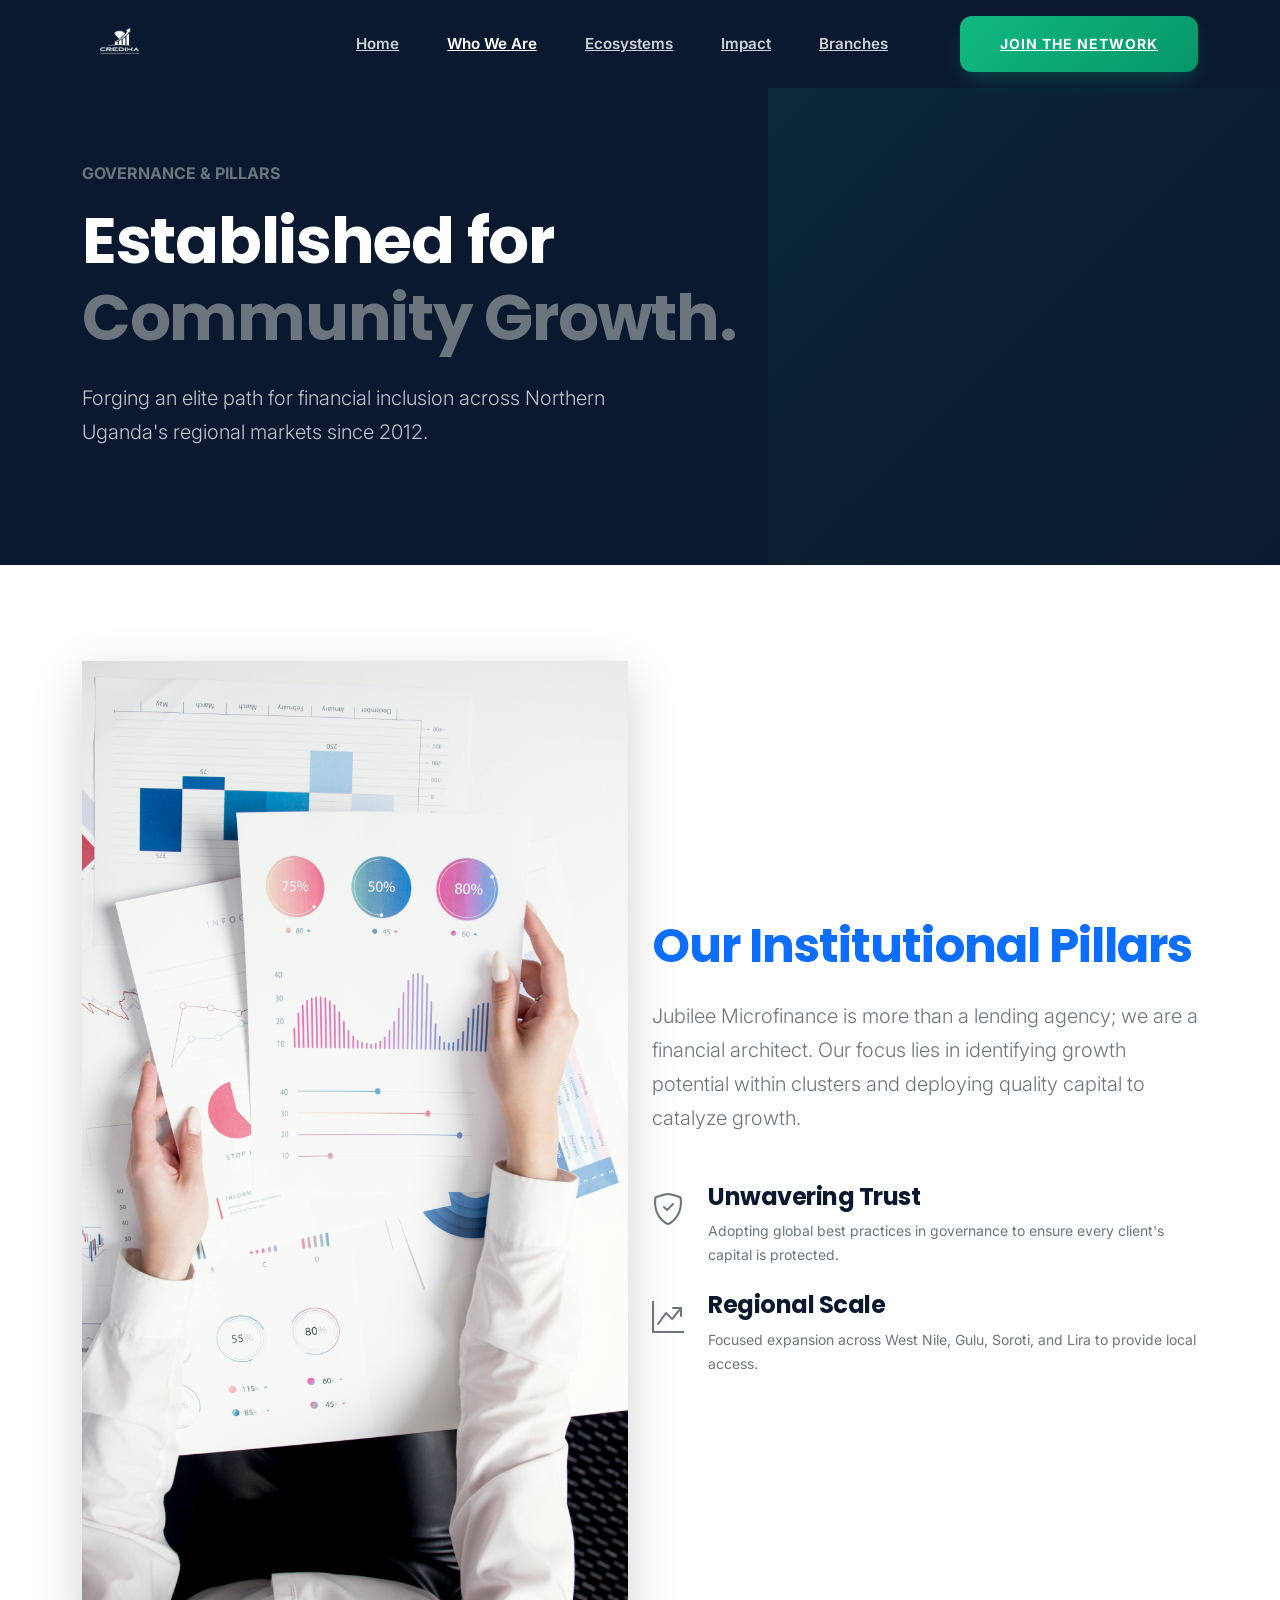
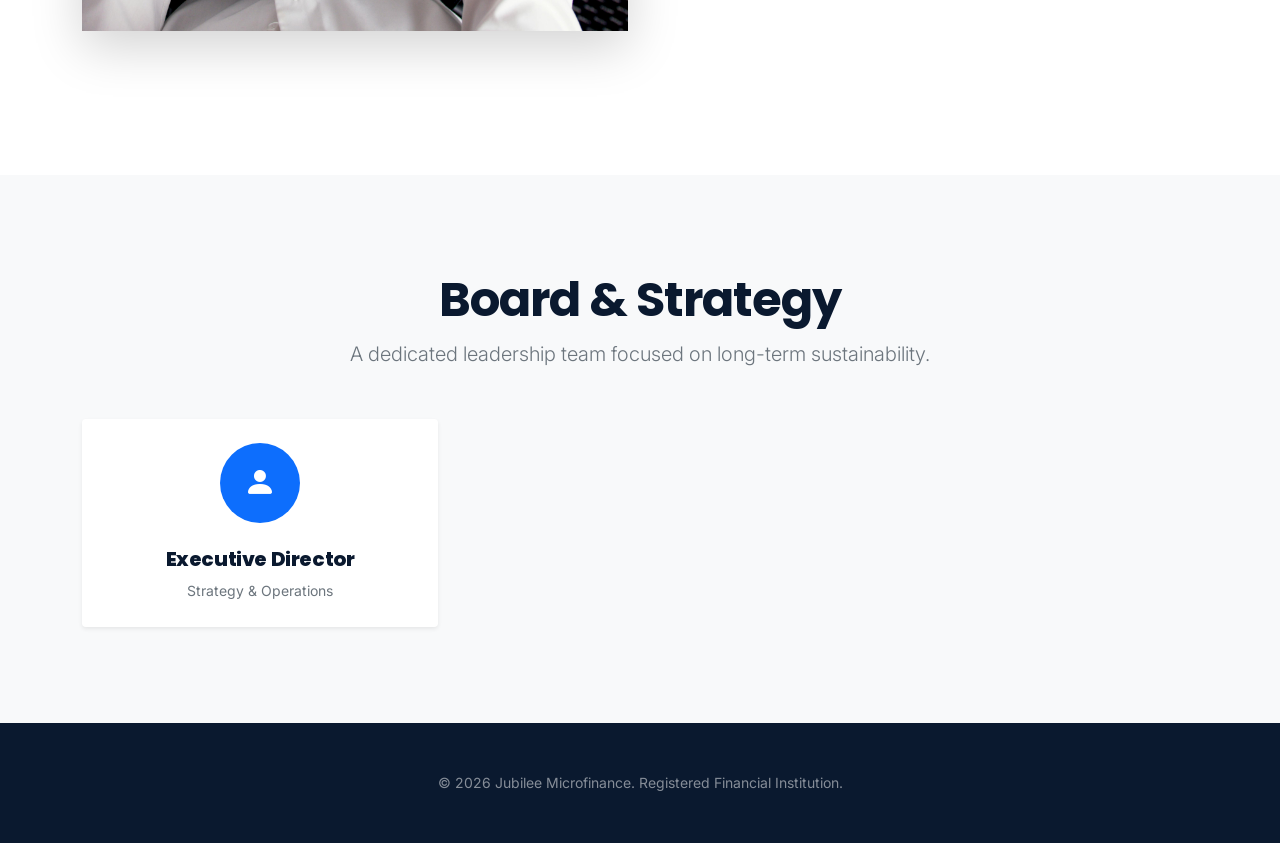
==== about-us.html @ 8d06fc9f "GitHub Pages: Board Ready Institutional HTML Prototype Deploy" ====
<!DOCTYPE html>
<html lang="en">
<head>
    <meta charset="UTF-8">
    <meta name="viewport" content="width=device-width, initial-scale=1.0">
    <title>Who We Are | Institutional Trust & Governance | Jubilee Microfinance</title>
    
    <!-- Fonts -->
    <link rel="preconnect" href="https://fonts.googleapis.com">
    <link rel="preconnect" href="https://fonts.gstatic.com" crossorigin>
    <link href="https://fonts.googleapis.com/css2?family=Inter:wght@300;400;500;600;700;800&family=Poppins:wght@400;500;600;700;800;900&display=swap" rel="stylesheet">
    
    <!-- Vendor CSS -->
    <link rel="stylesheet" href="assets/vendor/bootstrap/css/bootstrap.min.css">
    <link rel="stylesheet" href="assets/vendor/bootstrap-icons/font/bootstrap-icons.min.css">
    <link rel="stylesheet" href="assets/vendor/fontawesome/css/all.min.css">
    <link rel="stylesheet" href="assets/vendor/aos/aos.css">
    
    <!-- Design System -->
    <link rel="stylesheet" href="assets/css/main.css">
    
    <style>
        .navbar-minimal { background: rgba(10, 25, 47, 1); padding: 1rem 0; }
        .page-hero { padding: 160px 0 100px; background: #0a192f; position: relative; overflow: hidden; }
        .hero-shape { position: absolute; top: 0; right: 0; width: 40%; height: 100%; background: linear-gradient(135deg, rgba(16, 185, 129, 0.1) 0%, rgba(10, 25, 47, 0) 100%); z-index: 1; }
        .page-hero-content { position: relative; z-index: 2; }
        
        .mobile-nav-panel {
            position: fixed;
            top: 0;
            right: -100%;
            width: 85%;
            max-width: 400px;
            height: 100vh;
            background: #0a192f;
            z-index: 9999;
            transition: 0.5s cubic-bezier(0.4, 0, 0.2, 1);
            padding: 40px;
        }
        .mobile-nav-panel.active { right: 0; }
        .mobile-nav-panel .nav-link-m { font-size: 1.5rem; font-weight: 700; color: white; text-decoration: none; display: block; margin-bottom: 25px; }
        .close-mobile-nav { background: none; border: none; color: white; font-size: 2rem; position: absolute; top: 30px; right: 30px; }
    </style>
</head>
<body>

    <!-- Preloader -->
    <div id="preloader" style="position: fixed; inset: 0; z-index: 10000; background: #0a192f; display: flex; align-items: center; justify-content: center; transition: 0.5s;">
        <div class="spinner-border text-primary" style="width: 3rem; height: 3rem;" role="status"></div>
    </div>

    <!-- Navigation -->
    <header class="navbar-minimal" id="mainNav">
        <div class="container d-flex justify-content-between align-items-center">
            <a href="index.html" class="logo-wrap">
                <img src="assets/images/logo-jubilee.png" alt="Logo" style="height: 50px; filter: brightness(0) invert(1);">
            </a>
            <div class="nav-links-p d-none d-lg-flex">
                <a href="index.html" class="nav-item-p text-white">Home</a>
                <a href="about-us.html" class="nav-item-p active text-white">Who We Are</a>
                <a href="ecosystems.html" class="nav-item-p text-white">Ecosystems</a>
                <a href="impact.html" class="nav-item-p text-white">Impact</a>
                <a href="branches.html" class="nav-item-p text-white">Branches</a>
                <a href="contact.html" class="btn-premium btn-p-primary btn-sm ms-4">Join the Network</a>
            </div>
            <button class="menu-toggle-p d-lg-none" id="mobileNavToggle"><i class="bi bi-grid-3x3-gap-fill text-white"></i></button>
        </div>
    </header>

    <!-- Mobile Nav -->
    <div class="mobile-nav-panel" id="mobileNavPanel">
        <button class="close-mobile-nav" id="closeMobileNav"><i class="bi bi-x-lg"></i></button>
        <div class="mb-5 mt-4">
             <img src="assets/images/logo-jubilee.png" alt="Logo" style="height: 45px; filter: brightness(0) invert(1);">
        </div>
        <nav>
            <a href="index.html" class="nav-link-m">Home</a>
            <a href="about-us.html" class="nav-link-m">Who We Are</a>
            <a href="ecosystems.html" class="nav-link-m">Ecosystems</a>
            <a href="impact.html" class="nav-link-m">Impact Report</a>
            <a href="branches.html" class="nav-link-m">Regional Hubs</a>
            <a href="contact.html" class="nav-link-m">Contact Us</a>
        </nav>
    </div>

    <main>
        <!-- Page Hero -->
        <section class="page-hero">
            <div class="hero-shape"></div>
            <div class="container page-hero-content" data-aos="fade-up">
                <span class="text-secondary fw-bold text-uppercase letter-spacing-1">Governance & Pillars</span>
                <h1 class="display-3 fw-bold text-white mt-3">Established for <br><span class="text-secondary">Community Growth.</span></h1>
                <p class="lead text-white opacity-75 mt-4" style="max-width: 600px;">Forging an elite path for financial inclusion across Northern Uganda's regional markets since 2012.</p>
            </div>
        </section>

        <!-- Institutional Pillars -->
        <section class="py-5 bg-white">
            <div class="container py-5">
                <div class="row align-items-center mb-5 gy-5">
                    <div class="col-lg-6" data-aos="fade-right">
                        <img src="assets/images/pexels-artempodrez-5716034.jpg" class="img-fluid rounded-4 shadow-lg" alt="Institutional Quality">
                    </div>
                    <div class="col-lg-6" data-aos="fade-left">
                        <h2 class="display-5 fw-bold text-primary">Our Institutional Pillars</h2>
                        <p class="lead text-muted mt-4">Jubilee Microfinance is more than a lending agency; we are a financial architect. Our focus lies in identifying growth potential within clusters and deploying quality capital to catalyze growth.</p>
                        
                        <div class="d-flex gap-4 mt-5">
                            <div class="flex-shrink-0 text-secondary fs-2"><i class="bi bi-shield-check"></i></div>
                            <div>
                                <h4 class="fw-bold mb-2">Unwavering Trust</h4>
                                <p class="small text-muted mb-0">Adopting global best practices in governance to ensure every client's capital is protected.</p>
                            </div>
                        </div>
                        <div class="d-flex gap-4 mt-4">
                            <div class="flex-shrink-0 text-secondary fs-2"><i class="bi bi-graph-up-arrow"></i></div>
                            <div>
                                <h4 class="fw-bold mb-2">Regional Scale</h4>
                                <p class="small text-muted mb-0">Focused expansion across West Nile, Gulu, Soroti, and Lira to provide local access.</p>
                            </div>
                        </div>
                    </div>
                </div>
            </div>
        </section>

        <!-- Strategic Board Vision -->
        <section class="py-5 bg-light">
            <div class="container py-5">
                <div class="text-center mb-5" data-aos="fade-up">
                    <h2 class="display-5 fw-bold">Board & Strategy</h2>
                    <p class="lead text-muted">A dedicated leadership team focused on long-term sustainability.</p>
                </div>
                <!-- Board Grid Placeholder -->
                <div class="row g-4">
                    <div class="col-md-4" data-aos="fade-up" data-aos-delay="100">
                      <div class="card border-0 shadow-sm p-4 rounded-4 text-center">
                        <div class="bg-primary text-white p-4 rounded-circle mx-auto mb-4" style="width: 80px; height: 80px; display: flex; align-items: center; justify-content: center;"><i class="bi bi-person-fill fs-2"></i></div>
                        <h5>Executive Director</h5>
                        <p class="small text-muted mb-0">Strategy & Operations</p>
                      </div>
                    </div>
                </div>
            </div>
        </section>
    </main>

    <!-- Footer -->
    <footer class="footer-obsidian py-5">
        <div class="container text-center opacity-50 small">
            <p class="mb-0 text-white">&copy; 2026 Jubilee Microfinance. Registered Financial Institution.</p>
        </div>
    </footer>

    <!-- Scripts -->
    <script src="assets/vendor/bootstrap/js/bootstrap.bundle.min.js"></script>
    <script src="assets/vendor/aos/aos.js"></script>
    <script>
        AOS.init({ duration: 1000, once: true });
        // Mobile Toggle logic
        const mobileNavToggle = document.getElementById('mobileNavToggle');
        const closeMobileNav = document.getElementById('closeMobileNav');
        const mobileNavPanel = document.getElementById('mobileNavPanel');

        mobileNavToggle.addEventListener('click', () => { mobileNavPanel.classList.add('active'); });
        closeMobileNav.addEventListener('click', () => { mobileNavPanel.classList.remove('active'); });
        
        window.addEventListener('load', () => { 
            const p = document.getElementById('preloader'); 
            p.style.opacity = '0'; 
            setTimeout(() => p.style.display = 'none', 500); 
        });
    </script>
</body>
</html>
---- assets/css/main.css ----
:root {
  /* Core Financial Palette */
  --primary: #0a192f;        /* Obsidian Deep Blue */
  --primary-light: #172a45;
  --secondary: #10b981;      /* Emerald Green */
  --accent: #f59e0b;         /* Amber Gold */
  --text-main: #f8fafc;      /* Cream White for dark sections */
  --text-dark: #1e293b;      /* Slate for light sections */
  --text-muted: #64748b;
  --bg-light: #f8fafc;
  --bg-white: #ffffff;
  
  /* Glassmorphism / Modern Effects */
  --glass: rgba(255, 255, 255, 0.05);
  --glass-border: rgba(255, 255, 255, 0.1);
  --shadow-premium: 0 25px 50px -12px rgba(0, 0, 0, 0.25);
  --shadow-card: 0 10px 15px -3px rgba(0, 0, 0, 0.1), 0 4px 6px -2px rgba(0, 0, 0, 0.05);
  
  /* Typography */
  --font-heading: 'Poppins', sans-serif;
  --font-body: 'Inter', sans-serif;
  
  --transition-smooth: all 0.4s cubic-bezier(0.4, 0, 0.2, 1);
}

* {
  margin: 0;
  padding: 0;
  box-sizing: border-box;
}

body {
  font-family: var(--font-body);
  font-size: 16px;
  line-height: 1.7;
  color: var(--text-dark);
  background-color: var(--bg-white);
  overflow-x: hidden;
}

h1, h2, h3, h4, h5, h6 {
  font-family: var(--font-heading);
  font-weight: 800;
  line-height: 1.2;
  color: var(--primary);
  letter-spacing: -0.02em;
}

/* --- Layout Utility --- */
.container-full {
  max-width: 1400px;
  margin: 0 auto;
  padding: 0 2rem;
}

section {
  padding: 8rem 0;
}

.grid-complex {
  display: grid;
  gap: 2.5rem;
  grid-template-columns: repeat(auto-fit, minmax(300px, 1fr));
}

/* --- Premium Buttons --- */
.btn-premium {
  padding: 1rem 2.5rem;
  border-radius: 12px;
  font-weight: 700;
  text-transform: uppercase;
  letter-spacing: 1px;
  font-size: 0.875rem;
  display: inline-flex;
  align-items: center;
  gap: 0.75rem;
  transition: var(--transition-smooth);
  border: none;
  cursor: pointer;
}

.btn-p-primary {
  background: linear-gradient(135deg, var(--secondary) 0%, #059669 100%);
  color: white;
  box-shadow: 0 10px 20px -5px rgba(16, 185, 129, 0.3);
}

.btn-p-primary:hover {
  transform: translateY(-3px) scale(1.02);
  box-shadow: 0 15px 30px -10px rgba(16, 185, 129, 0.5);
}

.btn-p-outline {
  background: transparent;
  border: 2px solid var(--secondary);
  color: var(--secondary);
}

.btn-p-outline:hover {
  background: var(--secondary);
  color: white;
}

/* --- Navigation Rebuild --- */
.navbar-minimal {
  position: fixed;
  top: 0;
  left: 0;
  width: 100%;
  z-index: 2000;
  padding: 1.5rem 0;
  transition: var(--transition-smooth);
}

.navbar-minimal.scrolled {
  background: rgba(255, 255, 255, 0.9);
  backdrop-filter: blur(20px);
  padding: 1rem 0;
  box-shadow: 0 4px 30px rgba(0, 0, 0, 0.05);
  border-bottom: 1px solid rgba(0,0,0,0.05);
}

.logo-wrap img {
  height: 55px;
  filter: drop-shadow(0 2px 4px rgba(0,0,0,0.1));
}

.nav-links-p {
  display: flex;
  gap: 3rem;
  align-items: center;
}

.nav-item-p {
  font-weight: 600;
  font-size: 0.95rem;
  color: var(--text-dark);
  position: relative;
  opacity: 0.8;
}

.nav-item-p:hover, .nav-item-p.active {
  color: var(--primary);
  opacity: 1;
}

/* --- Hero: Ambitious & Visual --- */
.hero-v2 {
  min-height: 100vh;
  background-color: var(--primary);
  position: relative;
  display: flex;
  align-items: center;
  padding: 0;
  overflow: hidden;
}

.hero-bg-media {
  position: absolute;
  top: 0;
  left: 0;
  width: 100%;
  height: 100%;
  z-index: 1;
}

.hero-v2-overlay {
  position: absolute;
  inset: 0;
  background: radial-gradient(circle at 70% 50%, rgba(16, 185, 129, 0.1) 0%, var(--primary) 70%);
  z-index: 2;
}

.hero-v2-content {
  position: relative;
  z-index: 3;
  color: white;
  width: 100%;
}

.headline-xl {
  font-size: 5.5rem;
  font-weight: 900;
  line-height: 0.95;
  margin-bottom: 2rem;
  letter-spacing: -3px;
}

.text-gradient {
  background: linear-gradient(90deg, #fff 0%, var(--secondary) 100%);
  -webkit-background-clip: text;
  -webkit-text-fill-color: transparent;
}

.hero-stats-card {
  background: var(--glass);
  backdrop-filter: blur(15px);
  border: 1px solid var(--glass-border);
  border-radius: 24px;
  padding: 2.5rem;
  margin-top: 4rem;
  display: flex;
  gap: 4rem;
  width: fit-content;
}

.h-stat-item h3 {
  font-size: 2.5rem;
  color: var(--secondary);
  margin-bottom: 0.25rem;
}

.h-stat-item p {
  font-size: 0.875rem;
  text-transform: uppercase;
  letter-spacing: 1.5px;
  color: rgba(255,255,255,0.6);
}

/* --- Data-Rich Grid: Metrics & Indicators --- */
.data-dashboard-section {
  background-color: #f1f5f9;
}

.metric-card-p {
  background: white;
  border-radius: 20px;
  padding: 2rem;
  border: 1px solid rgba(0,0,0,0.05);
  transition: var(--transition-smooth);
}

.metric-card-p:hover {
  box-shadow: var(--shadow-premium);
  transform: translateY(-5px);
}

.metric-icon-wrap {
  width: 50px;
  height: 50px;
  border-radius: 12px;
  background: var(--bg-light);
  display: flex;
  align-items: center;
  justify-content: center;
  margin-bottom: 1.5rem;
  color: var(--primary);
  font-size: 1.25rem;
}

.metric-value {
  font-size: 2rem;
  font-weight: 800;
  margin-bottom: 0.5rem;
}

.metric-label {
  color: var(--text-muted);
  font-size: 0.9rem;
  display: block;
}

.metric-progress {
  height: 6px;
  background: #e2e8f0;
  border-radius: 10px;
  margin-top: 1.5rem;
  overflow: hidden;
}

.metric-progress-bar {
  height: 100%;
  background: var(--secondary);
}

/* --- Service Blocks: Depth & Substance --- */
.service-detailed-wrap {
  display: grid;
  grid-template-columns: 1fr 1fr;
  align-items: center;
  gap: 6rem;
}

.service-media-grid {
  display: grid;
  grid-template-columns: repeat(2, 1fr);
  gap: 1.5rem;
}

.sm-img {
  border-radius: 20px;
  overflow: hidden;
}

.sm-img:nth-child(2) { margin-top: 3rem; }
.sm-img:nth-child(3) { margin-top: -3rem; }

.service-features-list {
  margin-top: 2.5rem;
}

.sf-item {
  display: flex;
  gap: 1.5rem;
  margin-bottom: 2rem;
}

.sf-number {
  font-size: 1.25rem;
  font-weight: 800;
  color: var(--accent);
  opacity: 0.5;
}

/* --- Modern Footer --- */
.footer-obsidian {
  background-color: var(--primary);
  color: white;
  padding: 6rem 0 3rem;
}

.footer-top-p {
  display: grid;
  grid-template-columns: 1.5fr 1fr 1fr 1.5fr;
  gap: 4rem;
  padding-bottom: 4rem;
  border-bottom: 1px solid rgba(255,255,255,0.05);
}

.footer-legal-bar {
  padding-top: 2rem;
  display: flex;
  justify-content: space-between;
  align-items: center;
  font-size: 0.85rem;
  color: rgba(255,255,255,0.5);
}

/* --- Responsive Adjustments --- */
@media (max-width: 1200px) {
  .headline-xl { font-size: 4rem; }
}

@media (max-width: 991px) {
  .service-detailed-wrap { grid-template-columns: 1fr; gap: 4rem; }
  .footer-top-p { grid-template-columns: 1fr 1fr; }
  .nav-links-p { display: none; }
}

@media (max-width: 768px) {
  .headline-xl { font-size: 3rem; letter-spacing: -1px; }
  .hero-stats-card { flex-wrap: wrap; gap: 2rem; width: 100%; }
  section { padding: 5rem 0; }
  .footer-top-p { grid-template-columns: 1fr; }
}
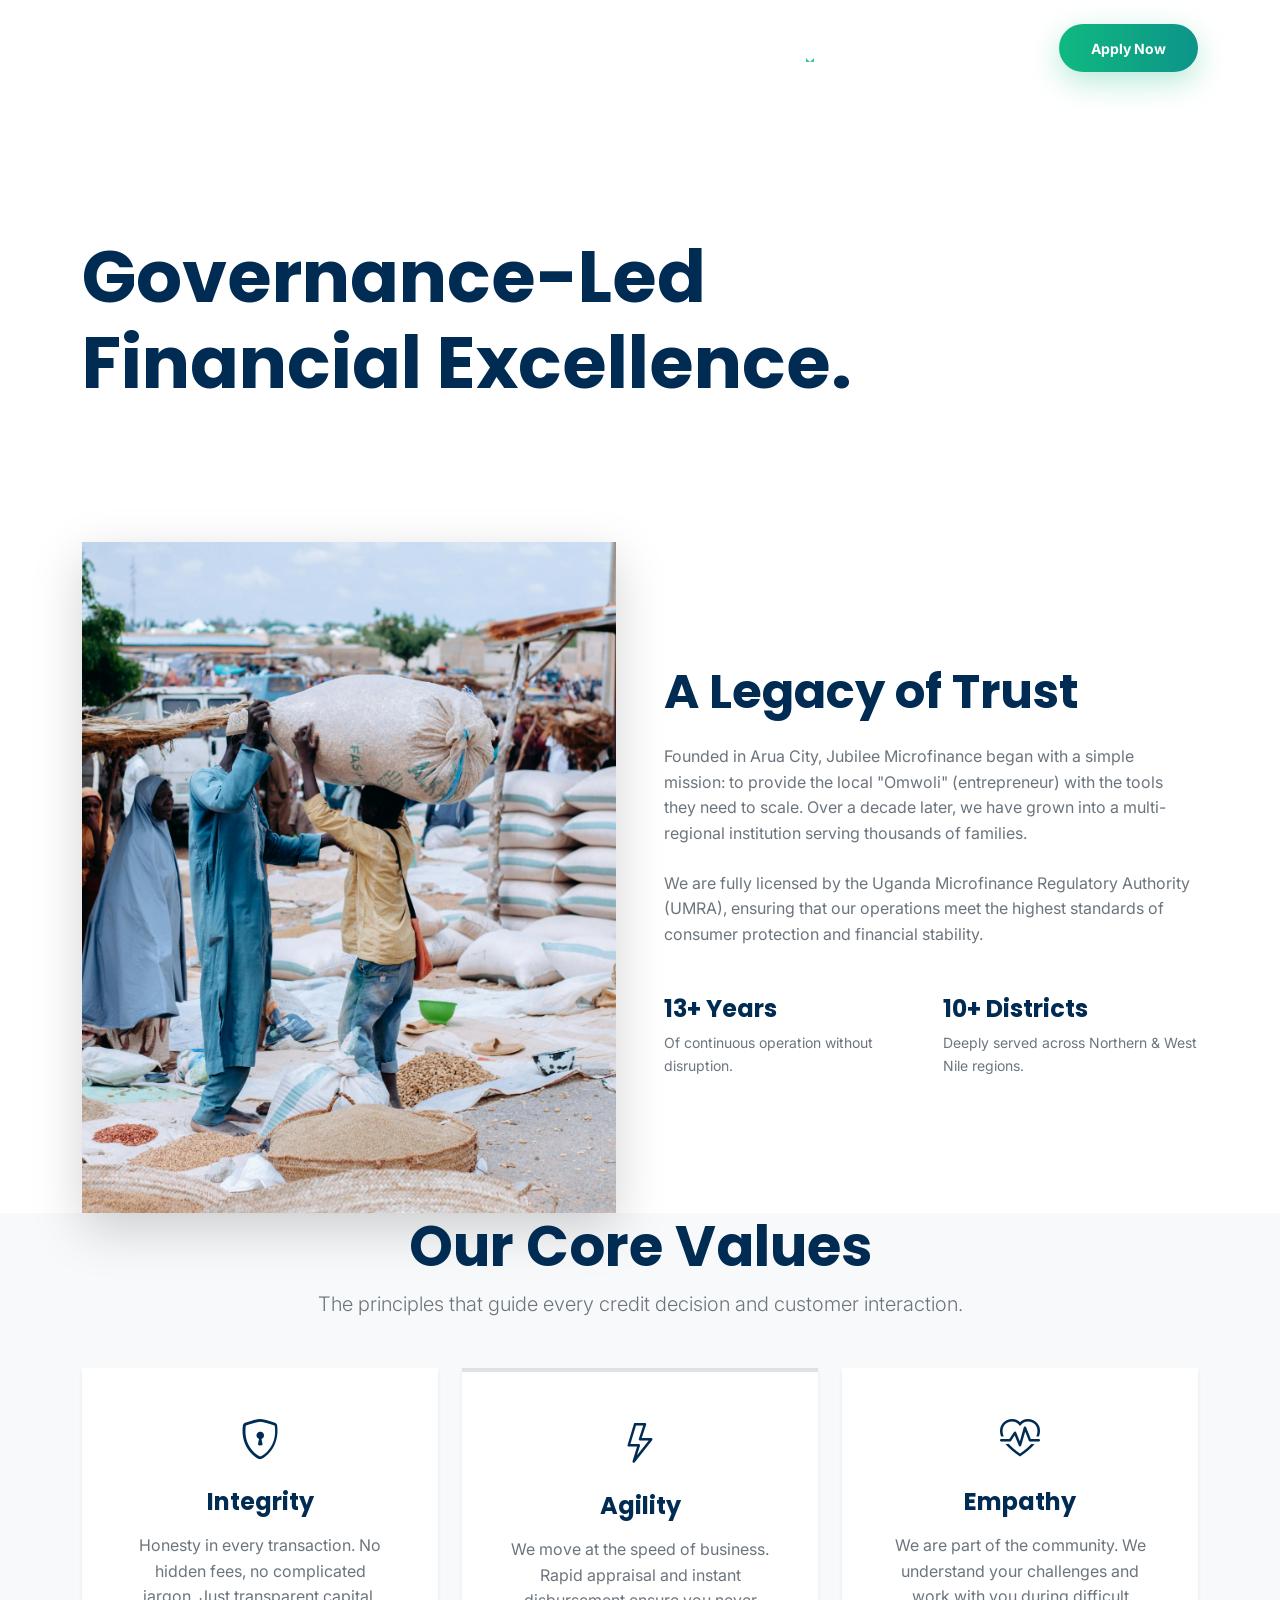
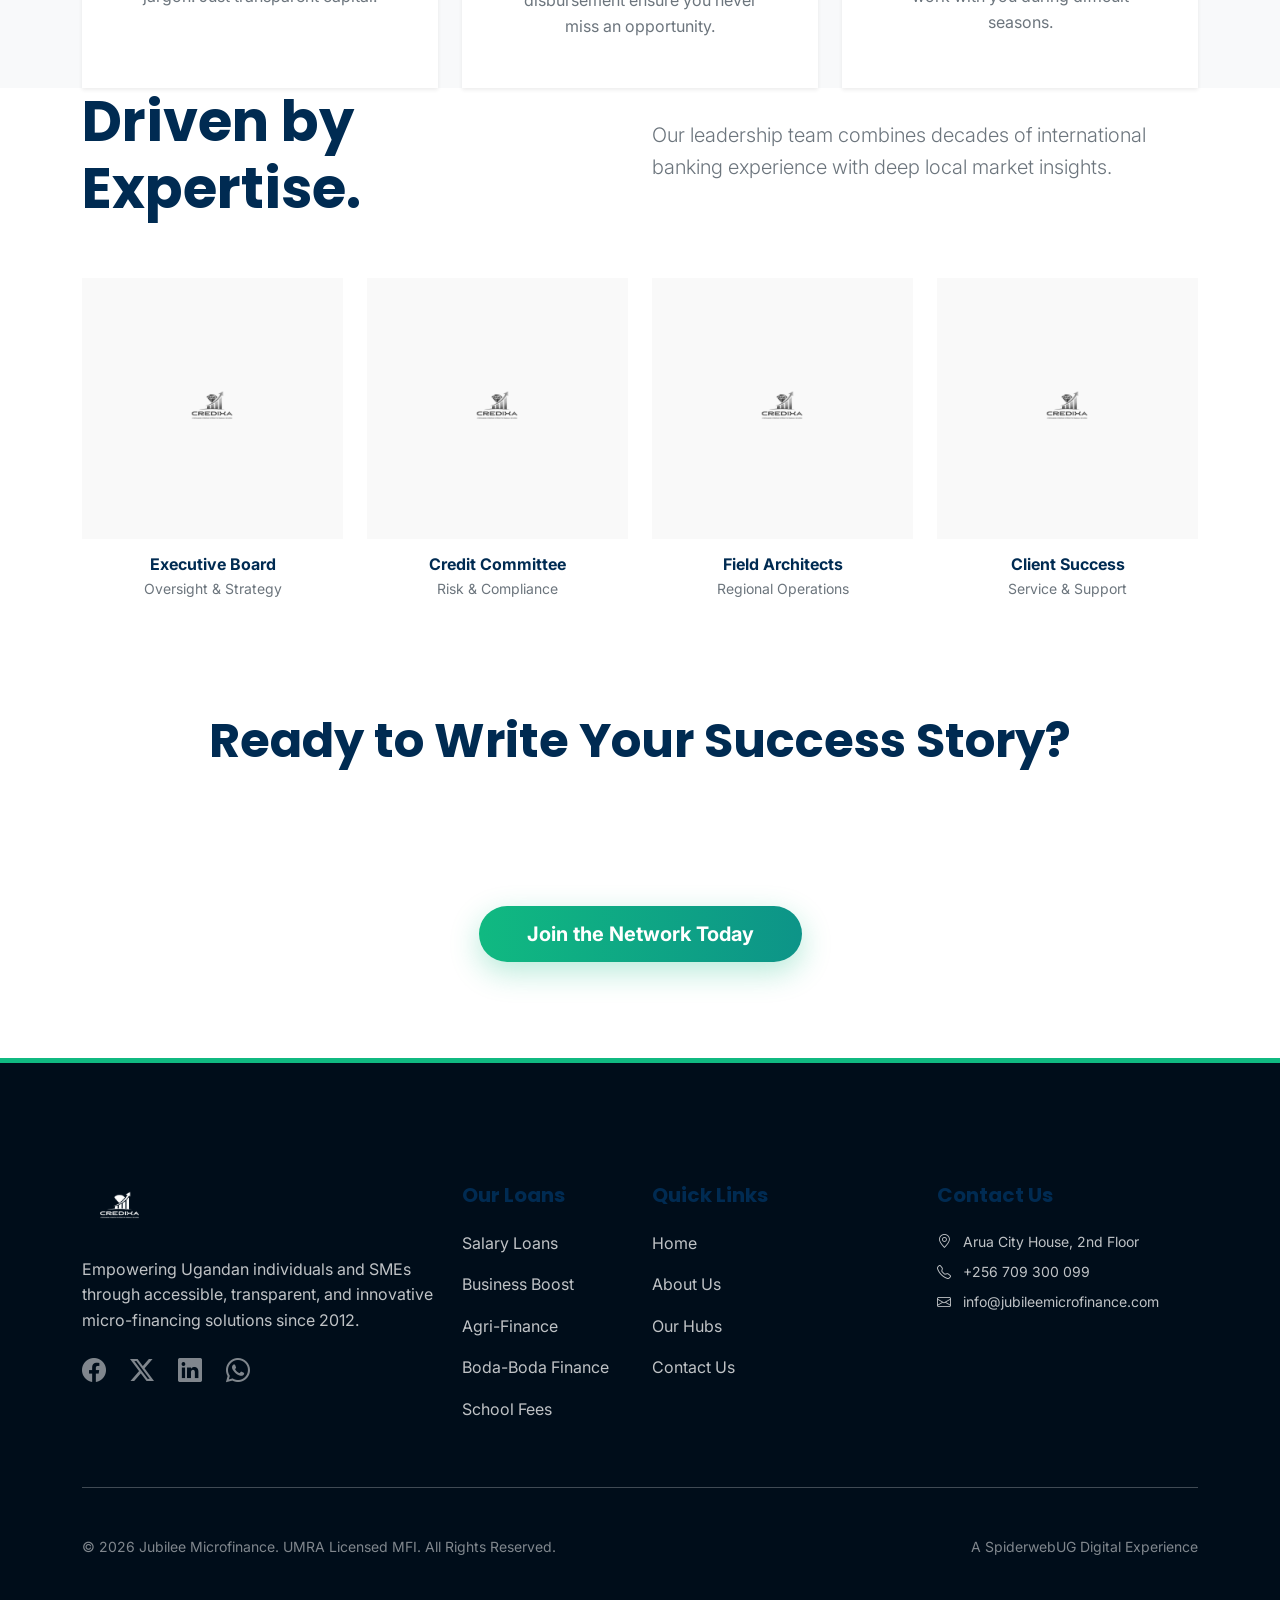
==== commit 99ef2520: "Generated static HTML counterparts for all pages to ensure compatibility with GitHub Pages. Updated " ====
--- a/about-us.html
+++ b/about-us.html
@@ -1,175 +1,307 @@
 <!DOCTYPE html>
 <html lang="en">
 <head>
-    <meta charset="UTF-8">
+    <meta charset="utf-8">
     <meta name="viewport" content="width=device-width, initial-scale=1.0">
-    <title>Who We Are | Institutional Trust & Governance | Jubilee Microfinance</title>
+    <title>Our Story, Mission & Leadership | Jubilee Microfinance</title>
     
+    <!-- SEO Meta Tags -->
+    <meta name="description" content="Learn about our 13-year journey of economic empowerment, our core values, and the leadership driving financial inclusion in Northern Uganda.">
+    <meta name="keywords" content="jubilee microfinance history, mission statement, financial leadership Uganda">
+    <meta name="author" content="Jubilee Microfinance">
+    <meta name="robots" content="index, follow">
+
     <!-- Fonts -->
     <link rel="preconnect" href="https://fonts.googleapis.com">
-    <link rel="preconnect" href="https://fonts.gstatic.com" crossorigin>
-    <link href="https://fonts.googleapis.com/css2?family=Inter:wght@300;400;500;600;700;800&family=Poppins:wght@400;500;600;700;800;900&display=swap" rel="stylesheet">
-    
+    <link href="https://fonts.googleapis.com/css2?family=Inter:wght@400;500;600;700;800&family=Poppins:wght@600;700;800;900&display=swap" rel="stylesheet">
+
     <!-- Vendor CSS -->
     <link rel="stylesheet" href="assets/vendor/bootstrap/css/bootstrap.min.css">
     <link rel="stylesheet" href="assets/vendor/bootstrap-icons/font/bootstrap-icons.min.css">
     <link rel="stylesheet" href="assets/vendor/fontawesome/css/all.min.css">
     <link rel="stylesheet" href="assets/vendor/aos/aos.css">
     
-    <!-- Design System -->
+    <!-- Main Design System -->
     <link rel="stylesheet" href="assets/css/main.css">
     
     <style>
-        .navbar-minimal { background: rgba(10, 25, 47, 1); padding: 1rem 0; }
-        .page-hero { padding: 160px 0 100px; background: #0a192f; position: relative; overflow: hidden; }
-        .hero-shape { position: absolute; top: 0; right: 0; width: 40%; height: 100%; background: linear-gradient(135deg, rgba(16, 185, 129, 0.1) 0%, rgba(10, 25, 47, 0) 100%); z-index: 1; }
-        .page-hero-content { position: relative; z-index: 2; }
-        
-        .mobile-nav-panel {
+        #preloader {
             position: fixed;
-            top: 0;
-            right: -100%;
-            width: 85%;
-            max-width: 400px;
-            height: 100vh;
-            background: #0a192f;
-            z-index: 9999;
-            transition: 0.5s cubic-bezier(0.4, 0, 0.2, 1);
-            padding: 40px;
+            inset: 0;
+            z-index: 10000;
+            background: #001a33;
+            display: flex;
+            align-items: center;
+            justify-content: center;
+            transition: 0.5s;
         }
-        .mobile-nav-panel.active { right: 0; }
-        .mobile-nav-panel .nav-link-m { font-size: 1.5rem; font-weight: 700; color: white; text-decoration: none; display: block; margin-bottom: 25px; }
-        .close-mobile-nav { background: none; border: none; color: white; font-size: 2rem; position: absolute; top: 30px; right: 30px; }
+        #preloader .spinner-border { color: #10b981 !important; }
     </style>
 </head>
 <body>
-
     <!-- Preloader -->
-    <div id="preloader" style="position: fixed; inset: 0; z-index: 10000; background: #0a192f; display: flex; align-items: center; justify-content: center; transition: 0.5s;">
-        <div class="spinner-border text-primary" style="width: 3rem; height: 3rem;" role="status"></div>
+    <div id="preloader">
+        <div class="spinner-border" style="width: 3rem; height: 3rem;" role="status">
+            <span class="visually-hidden">Loading...</span>
+        </div>
     </div>
 
-    <!-- Navigation -->
-    <header class="navbar-minimal" id="mainNav">
-        <div class="container d-flex justify-content-between align-items-center">
-            <a href="index.html" class="logo-wrap">
+<header class="navbar-minimal" id="mainNav">
+    <div class="container d-flex justify-content-between align-items-center">
+        <a href="index.html" class="logo-wrap">
+            <img src="assets/images/logo-jubilee.png" alt="Jubilee Microfinance" style="height: 48px; filter: brightness(0) invert(1);">
+        </a>
+        
+        <div class="nav-links-p d-none d-lg-flex">
+            <a href="index.html" class="nav-item-p">Home</a>
+            <a href="about-us.html" class="nav-item-p">About Us</a>
+            <div class="dropdown">
+                <a href="ecosystems.html" class="nav-item-p dropdown-toggle" data-bs-toggle="dropdown" aria-expanded="false">Loan Products</a>
+                <ul class="dropdown-menu border-0 shadow-lg mt-3 p-3 rounded-4">
+                    <li><a class="dropdown-item py-2 px-3 rounded-3" href="salary-loans.html">Salary Loans</a></li>
+                    <li><a class="dropdown-item py-2 px-3 rounded-3" href="business-loans.html">Business Boost</a></li>
+                    <li><a class="dropdown-item py-2 px-3 rounded-3" href="agri-loans.html">Agri-Finance</a></li>
+                    <li><a class="dropdown-item py-2 px-3 rounded-3" href="boda-boda-loans.html">Boda Boda Finance</a></li>
+                    <li><a class="dropdown-item py-2 px-3 rounded-3" href="school-fees-loans.html">School Fees</a></li>
+                    <li><hr class="dropdown-divider"></li>
+                    <li><a class="dropdown-item py-2 px-3 rounded-3 fw-bold text-emerald" href="ecosystems.html">All Solutions</a></li>
+                </ul>
+            </div>
+            <a href="branches.html" class="nav-item-p">Our Hubs</a>
+            <a href="contact.html" class="btn btn-emerald btn-sm ms-4">Apply Now</a>
+        </div>
+
+        <button class="menu-toggle-p d-lg-none" id="mobileNavToggle" aria-label="Toggle Mobile Menu">
+            <i class="bi bi-list fs-1 text-white"></i>
+        </button>
+    </div>
+</header>
+
+<div class="mobile-nav-panel shadow-lg" id="mobileNavPanel">
+    <div class="d-flex justify-content-between align-items-center mb-5">
+         <img src="assets/images/logo-jubilee.png" alt="Logo" style="height: 40px; background: white; border-radius: 5px; padding: 5px;">
+         <button class="btn btn-link text-white p-0" id="closeMobileNav"><i class="bi bi-x-lg fs-2"></i></button>
+    </div>
+    <nav class="d-flex flex-column">
+        <a href="index.html" class="nav-link-m">Home</a>
+        <a href="about-us.html" class="nav-link-m">About Us</a>
+        <div class="ms-3 mb-4">
+            <span class="text-emerald fw-bold small text-uppercase mb-3 d-block">Lending Solutions</span>
+            <div class="d-flex flex-column gap-2">
+                <a href="salary-loans.html" class="text-white text-decoration-none opacity-75">Salary Loans</a>
+                <a href="business-loans.html" class="text-white text-decoration-none opacity-75">Business Boost</a>
+                <a href="agri-loans.html" class="text-white text-decoration-none opacity-75">Agri-Finance</a>
+                <a href="boda-boda-loans.html" class="text-white text-decoration-none opacity-75">Boda Boda</a>
+                <a href="school-fees-loans.html" class="text-white text-decoration-none opacity-75">School Fees</a>
+            </div>
+        </div>
+        <a href="branches.html" class="nav-link-m">Regional Hubs</a>
+        <a href="contact.html" class="btn btn-emerald w-100 p-3 mt-4">Apply Today</a>
+    </nav>
+</div>
+
+<main>
+    <!-- Page Hero -->
+    <section class="section-padding bg-primary-deep text-white" style="padding-top: 15vw;">
+        <div class="container" data-aos="fade-up">
+            <span class="text-emerald fw-bold text-uppercase letter-spacing-1">Establishment & Mission</span>
+            <h1 class="display-2 fw-bold mt-3">Governance-Led <br> <span class="text-emerald">Financial Excellence.</span></h1>
+            <p class="lead opacity-75 mt-4" style="max-width: 600px;">Since 2012, Jubilee Microfinance has been at the forefront of Northern Uganda's economic transformation, delivering capital with precision and integrity.</p>
+        </div>
+    </section>
+
+    <!-- Our Journey -->
+    <section class="section-padding bg-white">
+        <div class="container">
+            <div class="row align-items-center g-5">
+                <div class="col-lg-6" data-aos="fade-right">
+                    <img src="assets/images/pexels-moh-dikko-photography-2151327861-33023725.jpg" class="img-fluid rounded-4 shadow-lg" alt="Our Impact">
+                </div>
+                <div class="col-lg-6" data-aos="fade-left">
+                    <h2 class="display-5 fw-bold text-primary-deep mb-4">A Legacy of Trust</h2>
+                    <p class="text-muted mb-4">Founded in Arua City, Jubilee Microfinance began with a simple mission: to provide the local "Omwoli" (entrepreneur) with the tools they need to scale. Over a decade later, we have grown into a multi-regional institution serving thousands of families.</p>
+                    <p class="text-muted mb-5">We are fully licensed by the Uganda Microfinance Regulatory Authority (UMRA), ensuring that our operations meet the highest standards of consumer protection and financial stability.</p>
+                    
+                    <div class="row g-4">
+                        <div class="col-sm-6">
+                            <h4 class="fw-bold text-emerald mb-2">13+ Years</h4>
+                            <p class="small text-muted">Of continuous operation without disruption.</p>
+                        </div>
+                        <div class="col-sm-6">
+                            <h4 class="fw-bold text-emerald mb-2">10+ Districts</h4>
+                            <p class="small text-muted">Deeply served across Northern & West Nile regions.</p>
+                        </div>
+                    </div>
+                </div>
+            </div>
+        </div>
+    </section>
+
+    <!-- Core Values -->
+    <section class="section-padding bg-light">
+        <div class="container">
+            <div class="text-center mb-5" data-aos="fade-up">
+                <h2 class="display-4 fw-bold text-primary-deep">Our Core Values</h2>
+                <p class="lead text-muted mx-auto" style="max-width: 700px;">The principles that guide every credit decision and customer interaction.</p>
+            </div>
+            <div class="row g-4">
+                <div class="col-md-4" data-aos="fade-up" data-aos-delay="100">
+                    <div class="p-5 bg-white rounded-4 shadow-sm h-100 text-center">
+                        <div class="h1 text-emerald mb-4"><i class="bi bi-shield-lock"></i></div>
+                        <h4 class="fw-bold mb-3">Integrity</h4>
+                        <p class="text-muted mb-0">Honesty in every transaction. No hidden fees, no complicated jargon. Just transparent capital.</p>
+                    </div>
+                </div>
+                <div class="col-md-4" data-aos="fade-up" data-aos-delay="200">
+                    <div class="p-5 bg-white rounded-4 shadow-sm h-100 text-center border-emerald border-top border-4">
+                        <div class="h1 text-emerald mb-4"><i class="bi bi-lightning"></i></div>
+                        <h4 class="fw-bold mb-3">Agility</h4>
+                        <p class="text-muted mb-0">We move at the speed of business. Rapid appraisal and instant disbursement ensure you never miss an opportunity.</p>
+                    </div>
+                </div>
+                <div class="col-md-4" data-aos="fade-up" data-aos-delay="300">
+                    <div class="p-5 bg-white rounded-4 shadow-sm h-100 text-center">
+                        <div class="h1 text-emerald mb-4"><i class="bi bi-heart-pulse"></i></div>
+                        <h4 class="fw-bold mb-3">Empathy</h4>
+                        <p class="text-muted mb-0">We are part of the community. We understand your challenges and work with you during difficult seasons.</p>
+                    </div>
+                </div>
+            </div>
+        </div>
+    </section>
+
+    <!-- Leadership Section -->
+    <section class="section-padding bg-white">
+        <div class="container">
+            <div class="row align-items-center mb-5">
+                <div class="col-lg-6" data-aos="fade-right">
+                    <h2 class="display-4 fw-bold text-primary-deep">Driven by <br><span class="text-emerald">Expertise.</span></h2>
+                </div>
+                <div class="col-lg-6" data-aos="fade-left">
+                    <p class="lead text-muted">Our leadership team combines decades of international banking experience with deep local market insights.</p>
+                </div>
+            </div>
+            
+            <div class="row g-4">
+                <div class="col-md-3 col-6" data-aos="fade-up" data-aos-delay="100">
+                    <div class="text-center">
+                        <div class="bg-light rounded-4 mb-3 mx-auto" style="width: 100%; aspect-ratio: 1/1; background: #eee url('assets/images/logo-jubilee.png') center/30% no-repeat; filter: grayscale(1);"></div>
+                        <h6 class="fw-bold mb-1">Executive Board</h6>
+                        <p class="small text-muted">Oversight & Strategy</p>
+                    </div>
+                </div>
+                <div class="col-md-3 col-6" data-aos="fade-up" data-aos-delay="200">
+                    <div class="text-center">
+                        <div class="bg-light rounded-4 mb-3 mx-auto" style="width: 100%; aspect-ratio: 1/1; background: #eee url('assets/images/logo-jubilee.png') center/30% no-repeat; filter: grayscale(1);"></div>
+                        <h6 class="fw-bold mb-1">Credit Committee</h6>
+                        <p class="small text-muted">Risk & Compliance</p>
+                    </div>
+                </div>
+                <div class="col-md-3 col-6" data-aos="fade-up" data-aos-delay="300">
+                    <div class="text-center">
+                        <div class="bg-light rounded-4 mb-3 mx-auto" style="width: 100%; aspect-ratio: 1/1; background: #eee url('assets/images/logo-jubilee.png') center/30% no-repeat; filter: grayscale(1);"></div>
+                        <h6 class="fw-bold mb-1">Field Architects</h6>
+                        <p class="small text-muted">Regional Operations</p>
+                    </div>
+                </div>
+                <div class="col-md-3 col-6" data-aos="fade-up" data-aos-delay="400">
+                    <div class="text-center">
+                        <div class="bg-light rounded-4 mb-3 mx-auto" style="width: 100%; aspect-ratio: 1/1; background: #eee url('assets/images/logo-jubilee.png') center/30% no-repeat; filter: grayscale(1);"></div>
+                        <h6 class="fw-bold mb-1">Client Success</h6>
+                        <p class="small text-muted">Service & Support</p>
+                    </div>
+                </div>
+            </div>
+        </div>
+    </section>
+
+    <!-- Support CTA -->
+    <section class="py-5 bg-primary-deep text-white">
+        <div class="container py-5 text-center" data-aos="zoom-in">
+            <h2 class="display-5 fw-bold mb-4">Ready to Write Your Success Story?</h2>
+            <p class="lead opacity-75 mb-5 mx-auto" style="max-width: 600px;">Join the thousands of Ugandans who have scaled their dreams with Jubilee capital.</p>
+            <a href="contact.html" class="btn btn-emerald btn-lg px-5">Join the Network Today</a>
+        </div>
+    </section>
+</main>
+
+<footer class="footer-green-blue text-white">
+    <div class="container py-4">
+        <div class="row gy-5">
+            <div class="col-lg-4">
                 <img src="assets/images/logo-jubilee.png" alt="Logo" style="height: 50px; filter: brightness(0) invert(1);">
-            </a>
-            <div class="nav-links-p d-none d-lg-flex">
-                <a href="index.html" class="nav-item-p text-white">Home</a>
-                <a href="about-us.html" class="nav-item-p active text-white">Who We Are</a>
-                <a href="ecosystems.html" class="nav-item-p text-white">Ecosystems</a>
-                <a href="impact.html" class="nav-item-p text-white">Impact</a>
-                <a href="branches.html" class="nav-item-p text-white">Branches</a>
-                <a href="contact.html" class="btn-premium btn-p-primary btn-sm ms-4">Join the Network</a>
-            </div>
-            <button class="menu-toggle-p d-lg-none" id="mobileNavToggle"><i class="bi bi-grid-3x3-gap-fill text-white"></i></button>
-        </div>
-    </header>
-
-    <!-- Mobile Nav -->
-    <div class="mobile-nav-panel" id="mobileNavPanel">
-        <button class="close-mobile-nav" id="closeMobileNav"><i class="bi bi-x-lg"></i></button>
-        <div class="mb-5 mt-4">
-             <img src="assets/images/logo-jubilee.png" alt="Logo" style="height: 45px; filter: brightness(0) invert(1);">
-        </div>
-        <nav>
-            <a href="index.html" class="nav-link-m">Home</a>
-            <a href="about-us.html" class="nav-link-m">Who We Are</a>
-            <a href="ecosystems.html" class="nav-link-m">Ecosystems</a>
-            <a href="impact.html" class="nav-link-m">Impact Report</a>
-            <a href="branches.html" class="nav-link-m">Regional Hubs</a>
-            <a href="contact.html" class="nav-link-m">Contact Us</a>
-        </nav>
+                <p class="mt-4 opacity-75">Empowering Ugandan individuals and SMEs through accessible, transparent, and innovative micro-financing solutions since 2012.</p>
+                <div class="d-flex gap-4 mt-4 h4 mb-0 opacity-50">
+                    <a href="#" class="text-white"><i class="bi bi-facebook"></i></a>
+                    <a href="#" class="text-white"><i class="bi bi-twitter-x"></i></a>
+                    <a href="#" class="text-white"><i class="bi bi-linkedin"></i></a>
+                    <a href="#" class="text-white"><i class="bi bi-whatsapp"></i></a>
+                </div>
+            </div>
+            <div class="col-lg-2 col-md-4">
+                <h5 class="fw-bold text-emerald mb-4">Our Loans</h5>
+                <ul class="list-unstyled d-flex flex-column gap-3 opacity-75">
+                    <li><a href="salary-loans.html" class="text-white text-decoration-none">Salary Loans</a></li>
+                    <li><a href="business-loans.html" class="text-white text-decoration-none">Business Boost</a></li>
+                    <li><a href="agri-loans.html" class="text-white text-decoration-none">Agri-Finance</a></li>
+                    <li><a href="boda-boda-loans.html" class="text-white text-decoration-none">Boda-Boda Finance</a></li>
+                    <li><a href="school-fees-loans.html" class="text-white text-decoration-none">School Fees</a></li>
+                </ul>
+            </div>
+            <div class="col-lg-3 col-md-4">
+                <h5 class="fw-bold text-emerald mb-4">Quick Links</h5>
+                <ul class="list-unstyled d-flex flex-column gap-3 opacity-75">
+                    <li><a href="index.html" class="text-white text-decoration-none">Home</a></li>
+                    <li><a href="about-us.html" class="text-white text-decoration-none">About Us</a></li>
+                    <li><a href="branches.html" class="text-white text-decoration-none">Our Hubs</a></li>
+                    <li><a href="contact.html" class="text-white text-decoration-none">Contact Us</a></li>
+                </ul>
+            </div>
+            <div class="col-lg-3 col-md-4">
+                <h5 class="fw-bold text-emerald mb-4">Contact Us</h5>
+                <p class="small opacity-75 mb-2"><i class="bi bi-geo-alt me-2 text-emerald"></i> Arua City House, 2nd Floor</p>
+                <p class="small opacity-75 mb-2"><i class="bi bi-telephone me-2 text-emerald"></i> +256 709 300 099</p>
+                <p class="small opacity-75"><i class="bi bi-envelope me-2 text-emerald"></i> info@jubileemicrofinance.com</p>
+            </div>
+        </div>
+        <hr class="my-5 opacity-10">
+        <div class="d-flex flex-column flex-md-row justify-content-between align-items-center opacity-50 small">
+            <p class="mb-0">&copy; 2026 Jubilee Microfinance. UMRA Licensed MFI. All Rights Reserved.</p>
+            <p class="mb-0">A <a href="#" class="text-white text-decoration-none">SpiderwebUG</a> Digital Experience</p>
+        </div>
     </div>
-
-    <main>
-        <!-- Page Hero -->
-        <section class="page-hero">
-            <div class="hero-shape"></div>
-            <div class="container page-hero-content" data-aos="fade-up">
-                <span class="text-secondary fw-bold text-uppercase letter-spacing-1">Governance & Pillars</span>
-                <h1 class="display-3 fw-bold text-white mt-3">Established for <br><span class="text-secondary">Community Growth.</span></h1>
-                <p class="lead text-white opacity-75 mt-4" style="max-width: 600px;">Forging an elite path for financial inclusion across Northern Uganda's regional markets since 2012.</p>
-            </div>
-        </section>
-
-        <!-- Institutional Pillars -->
-        <section class="py-5 bg-white">
-            <div class="container py-5">
-                <div class="row align-items-center mb-5 gy-5">
-                    <div class="col-lg-6" data-aos="fade-right">
-                        <img src="assets/images/pexels-artempodrez-5716034.jpg" class="img-fluid rounded-4 shadow-lg" alt="Institutional Quality">
-                    </div>
-                    <div class="col-lg-6" data-aos="fade-left">
-                        <h2 class="display-5 fw-bold text-primary">Our Institutional Pillars</h2>
-                        <p class="lead text-muted mt-4">Jubilee Microfinance is more than a lending agency; we are a financial architect. Our focus lies in identifying growth potential within clusters and deploying quality capital to catalyze growth.</p>
-                        
-                        <div class="d-flex gap-4 mt-5">
-                            <div class="flex-shrink-0 text-secondary fs-2"><i class="bi bi-shield-check"></i></div>
-                            <div>
-                                <h4 class="fw-bold mb-2">Unwavering Trust</h4>
-                                <p class="small text-muted mb-0">Adopting global best practices in governance to ensure every client's capital is protected.</p>
-                            </div>
-                        </div>
-                        <div class="d-flex gap-4 mt-4">
-                            <div class="flex-shrink-0 text-secondary fs-2"><i class="bi bi-graph-up-arrow"></i></div>
-                            <div>
-                                <h4 class="fw-bold mb-2">Regional Scale</h4>
-                                <p class="small text-muted mb-0">Focused expansion across West Nile, Gulu, Soroti, and Lira to provide local access.</p>
-                            </div>
-                        </div>
-                    </div>
-                </div>
-            </div>
-        </section>
-
-        <!-- Strategic Board Vision -->
-        <section class="py-5 bg-light">
-            <div class="container py-5">
-                <div class="text-center mb-5" data-aos="fade-up">
-                    <h2 class="display-5 fw-bold">Board & Strategy</h2>
-                    <p class="lead text-muted">A dedicated leadership team focused on long-term sustainability.</p>
-                </div>
-                <!-- Board Grid Placeholder -->
-                <div class="row g-4">
-                    <div class="col-md-4" data-aos="fade-up" data-aos-delay="100">
-                      <div class="card border-0 shadow-sm p-4 rounded-4 text-center">
-                        <div class="bg-primary text-white p-4 rounded-circle mx-auto mb-4" style="width: 80px; height: 80px; display: flex; align-items: center; justify-content: center;"><i class="bi bi-person-fill fs-2"></i></div>
-                        <h5>Executive Director</h5>
-                        <p class="small text-muted mb-0">Strategy & Operations</p>
-                      </div>
-                    </div>
-                </div>
-            </div>
-        </section>
-    </main>
-
-    <!-- Footer -->
-    <footer class="footer-obsidian py-5">
-        <div class="container text-center opacity-50 small">
-            <p class="mb-0 text-white">&copy; 2026 Jubilee Microfinance. Registered Financial Institution.</p>
-        </div>
-    </footer>
-
-    <!-- Scripts -->
-    <script src="assets/vendor/bootstrap/js/bootstrap.bundle.min.js"></script>
-    <script src="assets/vendor/aos/aos.js"></script>
-    <script>
-        AOS.init({ duration: 1000, once: true });
-        // Mobile Toggle logic
-        const mobileNavToggle = document.getElementById('mobileNavToggle');
-        const closeMobileNav = document.getElementById('closeMobileNav');
-        const mobileNavPanel = document.getElementById('mobileNavPanel');
-
-        mobileNavToggle.addEventListener('click', () => { mobileNavPanel.classList.add('active'); });
-        closeMobileNav.addEventListener('click', () => { mobileNavPanel.classList.remove('active'); });
-        
-        window.addEventListener('load', () => { 
-            const p = document.getElementById('preloader'); 
+</footer>
+
+<script src="assets/vendor/bootstrap/js/bootstrap.bundle.min.js"></script>
+<script src="assets/vendor/aos/aos.js"></script>
+<script>
+    AOS.init({ duration: 1000, once: true });
+    
+    // Preloader Removal
+    window.addEventListener('load', () => { 
+        const p = document.getElementById('preloader'); 
+        if(p) {
             p.style.opacity = '0'; 
             setTimeout(() => p.style.display = 'none', 500); 
-        });
-    </script>
+        }
+    });
+
+    // Navigation Logic
+    const nav = document.getElementById('mainNav');
+    window.addEventListener('scroll', () => {
+        if (window.scrollY > 80) { nav.classList.add('scrolled'); }
+        else { nav.classList.remove('scrolled'); }
+    });
+
+    // Mobile Menu
+    const mToggle = document.getElementById('mobileNavToggle');
+    const mClose = document.getElementById('closeMobileNav');
+    const mPanel = document.getElementById('mobileNavPanel');
+    if(mToggle && mPanel) {
+        mToggle.addEventListener('click', () => mPanel.style.right = '0');
+        mClose.addEventListener('click', () => mPanel.style.right = '-100%');
+        document.querySelectorAll('.nav-link-m').forEach(l => l.addEventListener('click', () => mPanel.style.right = '-100%'));
+    }
+</script>
 </body>
 </html>
--- a/assets/css/main.css
+++ b/assets/css/main.css
@@ -1,355 +1,280 @@
 :root {
-  /* Core Financial Palette */
-  --primary: #0a192f;        /* Obsidian Deep Blue */
-  --primary-light: #172a45;
-  --secondary: #10b981;      /* Emerald Green */
-  --accent: #f59e0b;         /* Amber Gold */
-  --text-main: #f8fafc;      /* Cream White for dark sections */
-  --text-dark: #1e293b;      /* Slate for light sections */
-  --text-muted: #64748b;
-  --bg-light: #f8fafc;
-  --bg-white: #ffffff;
+  /* Strict Green & Blue Harmony Palette - Accessible Tones */
+  --primary-deep: #002b52;    /* Darkened for deeper contrast */
+  --primary-light: #0066cc;
+  --secondary-emerald: #10b981; /* Brand Color */
+  --text-emerald: #065f46;     /* Darker Green for text on white */
+  --secondary-teal: #0d9488;
+  --accent-mint: #ecfdf5;
+  --text-white: #ffffff;
+  --text-gray: #f8fafc;
+  --bg-dark: #001529;          /* Deepest Navy */
+  --bg-light: #ffffff;         /* Pure white for max contrast */
   
-  /* Glassmorphism / Modern Effects */
-  --glass: rgba(255, 255, 255, 0.05);
+  /* Modern Effects */
+  --glass: rgba(255, 255, 255, 0.03);
   --glass-border: rgba(255, 255, 255, 0.1);
-  --shadow-premium: 0 25px 50px -12px rgba(0, 0, 0, 0.25);
-  --shadow-card: 0 10px 15px -3px rgba(0, 0, 0, 0.1), 0 4px 6px -2px rgba(0, 0, 0, 0.05);
-  
-  /* Typography */
-  --font-heading: 'Poppins', sans-serif;
-  --font-body: 'Inter', sans-serif;
-  
-  --transition-smooth: all 0.4s cubic-bezier(0.4, 0, 0.2, 1);
-}
-
-* {
-  margin: 0;
-  padding: 0;
-  box-sizing: border-box;
-}
-
+  --shadow-premium: 0 20px 50px rgba(0, 0, 0, 0.15);
+  --transition-smooth: all 0.4s cubic-bezier(0.25, 0.46, 0.45, 0.94);
+}
+
+html {
+    scroll-behavior: smooth;
+    scroll-padding-top: 80px; /* Prevents sticky header cut-off */
+}
+
+/* --- Refined Typography --- */
 body {
-  font-family: var(--font-body);
-  font-size: 16px;
-  line-height: 1.7;
-  color: var(--text-dark);
-  background-color: var(--bg-white);
-  overflow-x: hidden;
-}
-
-h1, h2, h3, h4, h5, h6 {
-  font-family: var(--font-heading);
+  font-family: 'Inter', sans-serif;
+  color: var(--primary-deep);
+  background-color: var(--bg-light);
+  line-height: 1.6;
+  -webkit-font-smoothing: antialiased;
+}
+
+h1, h2, h3, h4, h5 {
+  font-family: 'Poppins', sans-serif;
   font-weight: 800;
+  color: var(--primary-deep);
   line-height: 1.2;
-  color: var(--primary);
-  letter-spacing: -0.02em;
-}
-
-/* --- Layout Utility --- */
-.container-full {
-  max-width: 1400px;
-  margin: 0 auto;
-  padding: 0 2rem;
-}
-
-section {
-  padding: 8rem 0;
-}
-
-.grid-complex {
-  display: grid;
-  gap: 2.5rem;
-  grid-template-columns: repeat(auto-fit, minmax(300px, 1fr));
-}
-
-/* --- Premium Buttons --- */
-.btn-premium {
-  padding: 1rem 2.5rem;
-  border-radius: 12px;
+}
+
+@media (max-width: 768px) {
+  h1 { font-size: calc(1.8rem + 1.5vw); }
+  h2 { font-size: calc(1.5rem + 1vw); }
+  h3 { font-size: calc(1.3rem + 0.5vw); }
+  body { font-size: 15px; }
+}
+
+/* --- Unique Slider Design Elements --- */
+.slider-container-unique {
+  position: relative;
+  overflow: hidden;
+  height: 90vh;
+  background: var(--bg-dark);
+}
+
+.slide-unique {
+  position: absolute;
+  top: 0; left: 0; width: 100%; height: 100%;
+  opacity: 0;
+  transform: scale(1.1);
+  transition: opacity 1.2s ease, transform 1.2s ease;
+  display: flex;
+  align-items: center;
+  z-index: 1;
+}
+
+.slide-unique.active {
+  opacity: 1;
+  transform: scale(1);
+  z-index: 2;
+}
+
+.slide-content-unique {
+  position: relative;
+  z-index: 10;
+  padding: 0 5%;
+}
+
+.slide-img-overlay {
+  position: absolute;
+  inset: 0;
+  background: linear-gradient(90deg, rgba(0, 26, 51, 0.9) 30%, rgba(16, 185, 129, 0.2) 100%);
+  z-index: 5;
+}
+
+.slider-nav {
+  position: absolute;
+  bottom: 50px; left: 50%;
+  transform: translateX(-50%);
+  z-index: 20;
+  display: flex; gap: 15px;
+}
+
+.slider-dot {
+  width: 40px; height: 4px;
+  background: rgba(255,255,255,0.2);
+  cursor: pointer;
+  transition: 0.3s;
+  border-radius: 4px;
+}
+
+.slider-dot.active {
+  background: var(--secondary-emerald);
+  width: 60px;
+}
+
+/* --- Section Stylings: Green-Blue Mix --- */
+.section-blue-green {
+  background: linear-gradient(135deg, var(--bg-dark) 0%, #004d40 100%);
+  color: var(--text-white);
+}
+
+.card-unique-p {
+  background: rgba(255, 255, 255, 0.03);
+  backdrop-filter: blur(15px);
+  border: 1px solid var(--glass-border);
+  border-radius: 30px;
+  padding: 2.5rem;
+  transition: var(--transition-smooth);
+}
+
+.card-unique-p:hover {
+  background: rgba(255, 255, 255, 0.08);
+  border-color: var(--secondary-emerald);
+  transform: translateY(-10px);
+}
+
+.icon-circle-p {
+  width: 60px; height: 60px;
+  border-radius: 20px;
+  background: linear-gradient(45deg, var(--primary-light), var(--secondary-emerald));
+  display: flex; align-items: center; justify-content: center;
+  font-size: 1.5rem; color: white; margin-bottom: 2rem;
+}
+
+.btn-emerald {
+  background: linear-gradient(90deg, var(--secondary-emerald), var(--secondary-teal));
+  color: white;
+  padding: 0.8rem 2rem;
+  border-radius: 100px;
   font-weight: 700;
-  text-transform: uppercase;
-  letter-spacing: 1px;
-  font-size: 0.875rem;
+  border: none;
+  box-shadow: 0 10px 30px rgba(16, 185, 129, 0.3);
+  min-height: 48px; /* Touch target */
   display: inline-flex;
   align-items: center;
-  gap: 0.75rem;
-  transition: var(--transition-smooth);
-  border: none;
-  cursor: pointer;
-}
-
-.btn-p-primary {
-  background: linear-gradient(135deg, var(--secondary) 0%, #059669 100%);
-  color: white;
-  box-shadow: 0 10px 20px -5px rgba(16, 185, 129, 0.3);
-}
-
-.btn-p-primary:hover {
-  transform: translateY(-3px) scale(1.02);
-  box-shadow: 0 15px 30px -10px rgba(16, 185, 129, 0.5);
-}
-
-.btn-p-outline {
+  justify-content: center;
+  transition: var(--transition-smooth);
+}
+
+.btn-emerald:hover {
+  transform: translateY(-3px);
+  box-shadow: 0 15px 35px rgba(16, 185, 129, 0.4);
+  color: white;
+}
+
+.btn-blue-outline {
+  border: 2px solid var(--primary-light);
+  color: var(--primary-light);
+  padding: 0.8rem 2rem;
+  border-radius: 100px;
+  font-weight: 700;
   background: transparent;
-  border: 2px solid var(--secondary);
-  color: var(--secondary);
-}
-
-.btn-p-outline:hover {
-  background: var(--secondary);
-  color: white;
-}
-
-/* --- Navigation Rebuild --- */
+  min-height: 48px; /* Touch target */
+  display: inline-flex;
+  align-items: center;
+  justify-content: center;
+  transition: var(--transition-smooth);
+}
+
+.btn-blue-outline:hover {
+  background: var(--primary-light);
+  color: white;
+}
+
+/* --- Footer Refinement --- */
+.footer-green-blue {
+  background: #000d1a;
+  border-top: 5px solid var(--secondary-emerald);
+  padding: 6rem 0 3rem;
+  color: white;
+}
+
+/* --- Premium Navigation System --- */
 .navbar-minimal {
   position: fixed;
   top: 0;
   left: 0;
   width: 100%;
-  z-index: 2000;
+  z-index: 1000;
   padding: 1.5rem 0;
   transition: var(--transition-smooth);
 }
 
 .navbar-minimal.scrolled {
-  background: rgba(255, 255, 255, 0.9);
+  background: rgba(0, 26, 51, 0.95);
   backdrop-filter: blur(20px);
-  padding: 1rem 0;
-  box-shadow: 0 4px 30px rgba(0, 0, 0, 0.05);
-  border-bottom: 1px solid rgba(0,0,0,0.05);
-}
-
-.logo-wrap img {
-  height: 55px;
-  filter: drop-shadow(0 2px 4px rgba(0,0,0,0.1));
+  padding: 0.8rem 0;
+  box-shadow: 0 10px 40px rgba(0,0,0,0.2);
 }
 
 .nav-links-p {
   display: flex;
-  gap: 3rem;
-  align-items: center;
+  align-items: center;
+  gap: 30px;
 }
 
 .nav-item-p {
+  color: var(--text-white);
+  text-decoration: none;
   font-weight: 600;
   font-size: 0.95rem;
-  color: var(--text-dark);
+  transition: var(--transition-smooth);
+  opacity: 0.8;
   position: relative;
-  opacity: 0.8;
 }
 
 .nav-item-p:hover, .nav-item-p.active {
-  color: var(--primary);
   opacity: 1;
-}
-
-/* --- Hero: Ambitious & Visual --- */
-.hero-v2 {
-  min-height: 100vh;
-  background-color: var(--primary);
-  position: relative;
+  color: var(--secondary-emerald);
+}
+
+.nav-item-p::after {
+  content: '';
+  position: absolute;
+  bottom: -5px;
+  left: 0;
+  width: 0%;
+  height: 2px;
+  background: var(--secondary-emerald);
+  transition: var(--transition-smooth);
+}
+
+.nav-item-p:hover::after, .nav-item-p.active::after {
+  width: 100%;
+}
+
+/* Mobile Toggle Styling */
+.menu-toggle-p {
+  background: none;
+  border: none;
+  color: white;
+  padding: 10px;
+  font-size: 1.8rem;
+  cursor: pointer;
+}
+
+.mobile-nav-panel {
+  position: fixed;
+  top: 0;
+  right: -100%;
+  width: 85%;
+  max-width: 400px;
+  height: 100vh;
+  background: var(--bg-dark);
+  z-index: 9999;
+  transition: 0.6s cubic-bezier(0.8, 0, 0.2, 1);
+  padding: 40px;
   display: flex;
-  align-items: center;
-  padding: 0;
-  overflow: hidden;
-}
-
-.hero-bg-media {
-  position: absolute;
-  top: 0;
-  left: 0;
-  width: 100%;
-  height: 100%;
-  z-index: 1;
-}
-
-.hero-v2-overlay {
-  position: absolute;
-  inset: 0;
-  background: radial-gradient(circle at 70% 50%, rgba(16, 185, 129, 0.1) 0%, var(--primary) 70%);
-  z-index: 2;
-}
-
-.hero-v2-content {
-  position: relative;
-  z-index: 3;
-  color: white;
-  width: 100%;
-}
-
-.headline-xl {
-  font-size: 5.5rem;
-  font-weight: 900;
-  line-height: 0.95;
-  margin-bottom: 2rem;
-  letter-spacing: -3px;
-}
-
-.text-gradient {
-  background: linear-gradient(90deg, #fff 0%, var(--secondary) 100%);
-  -webkit-background-clip: text;
-  -webkit-text-fill-color: transparent;
-}
-
-.hero-stats-card {
-  background: var(--glass);
-  backdrop-filter: blur(15px);
-  border: 1px solid var(--glass-border);
-  border-radius: 24px;
-  padding: 2.5rem;
-  margin-top: 4rem;
-  display: flex;
-  gap: 4rem;
-  width: fit-content;
-}
-
-.h-stat-item h3 {
-  font-size: 2.5rem;
-  color: var(--secondary);
-  margin-bottom: 0.25rem;
-}
-
-.h-stat-item p {
-  font-size: 0.875rem;
-  text-transform: uppercase;
-  letter-spacing: 1.5px;
-  color: rgba(255,255,255,0.6);
-}
-
-/* --- Data-Rich Grid: Metrics & Indicators --- */
-.data-dashboard-section {
-  background-color: #f1f5f9;
-}
-
-.metric-card-p {
-  background: white;
-  border-radius: 20px;
-  padding: 2rem;
-  border: 1px solid rgba(0,0,0,0.05);
-  transition: var(--transition-smooth);
-}
-
-.metric-card-p:hover {
-  box-shadow: var(--shadow-premium);
-  transform: translateY(-5px);
-}
-
-.metric-icon-wrap {
-  width: 50px;
-  height: 50px;
-  border-radius: 12px;
-  background: var(--bg-light);
-  display: flex;
-  align-items: center;
-  justify-content: center;
-  margin-bottom: 1.5rem;
-  color: var(--primary);
-  font-size: 1.25rem;
-}
-
-.metric-value {
-  font-size: 2rem;
+  flex-direction: column;
+}
+
+.mobile-nav-panel.active {
+  right: 0;
+}
+
+.nav-link-m {
+  font-size: 1.8rem;
   font-weight: 800;
-  margin-bottom: 0.5rem;
-}
-
-.metric-label {
-  color: var(--text-muted);
-  font-size: 0.9rem;
-  display: block;
-}
-
-.metric-progress {
-  height: 6px;
-  background: #e2e8f0;
-  border-radius: 10px;
-  margin-top: 1.5rem;
-  overflow: hidden;
-}
-
-.metric-progress-bar {
-  height: 100%;
-  background: var(--secondary);
-}
-
-/* --- Service Blocks: Depth & Substance --- */
-.service-detailed-wrap {
-  display: grid;
-  grid-template-columns: 1fr 1fr;
-  align-items: center;
-  gap: 6rem;
-}
-
-.service-media-grid {
-  display: grid;
-  grid-template-columns: repeat(2, 1fr);
-  gap: 1.5rem;
-}
-
-.sm-img {
-  border-radius: 20px;
-  overflow: hidden;
-}
-
-.sm-img:nth-child(2) { margin-top: 3rem; }
-.sm-img:nth-child(3) { margin-top: -3rem; }
-
-.service-features-list {
-  margin-top: 2.5rem;
-}
-
-.sf-item {
-  display: flex;
-  gap: 1.5rem;
-  margin-bottom: 2rem;
-}
-
-.sf-number {
-  font-size: 1.25rem;
-  font-weight: 800;
-  color: var(--accent);
-  opacity: 0.5;
-}
-
-/* --- Modern Footer --- */
-.footer-obsidian {
-  background-color: var(--primary);
-  color: white;
-  padding: 6rem 0 3rem;
-}
-
-.footer-top-p {
-  display: grid;
-  grid-template-columns: 1.5fr 1fr 1fr 1.5fr;
-  gap: 4rem;
-  padding-bottom: 4rem;
-  border-bottom: 1px solid rgba(255,255,255,0.05);
-}
-
-.footer-legal-bar {
-  padding-top: 2rem;
-  display: flex;
-  justify-content: space-between;
-  align-items: center;
-  font-size: 0.85rem;
-  color: rgba(255,255,255,0.5);
-}
-
-/* --- Responsive Adjustments --- */
-@media (max-width: 1200px) {
-  .headline-xl { font-size: 4rem; }
-}
-
-@media (max-width: 991px) {
-  .service-detailed-wrap { grid-template-columns: 1fr; gap: 4rem; }
-  .footer-top-p { grid-template-columns: 1fr 1fr; }
-  .nav-links-p { display: none; }
-}
-
-@media (max-width: 768px) {
-  .headline-xl { font-size: 3rem; letter-spacing: -1px; }
-  .hero-stats-card { flex-wrap: wrap; gap: 2rem; width: 100%; }
-  section { padding: 5rem 0; }
-  .footer-top-p { grid-template-columns: 1fr; }
-}
+  color: white;
+  text-decoration: none;
+  margin-bottom: 30px;
+  transition: 0.3s;
+}
+
+.nav-link-m:hover {
+  color: var(--secondary-emerald);
+  padding-left: 10px;
+}
